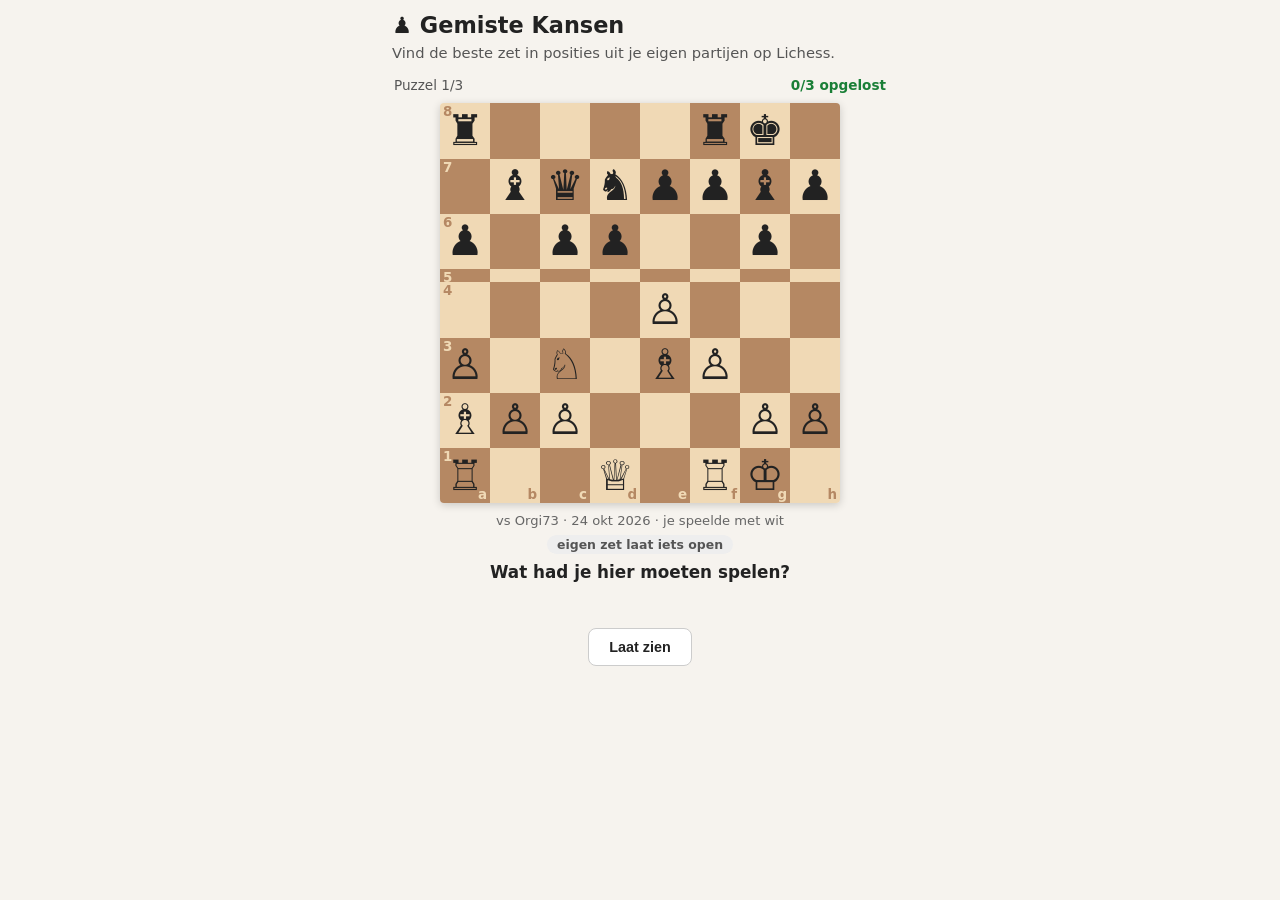
==== gemiste-kansen/index.html @ 85a97fc2 "Add gemiste-kansen puzzle page with 3 verified positions - chess/gemiste-kansen.json: 3 puzzles from" ====
<!doctype html>
<html lang="nl">
<head>
<meta charset="utf-8">
<meta name="viewport" content="width=device-width,initial-scale=1">
<title>Gemiste Kansen – Tjan86</title>
<style>
*{box-sizing:border-box;margin:0;padding:0}
body{font-family:system-ui,-apple-system,sans-serif;max-width:520px;margin:0 auto;padding:12px;background:#f6f3ee;color:#222;-webkit-text-size-adjust:100%}
h1{font-size:1.4em;margin-bottom:4px}
.intro{font-size:.92em;color:#555;margin-bottom:14px;line-height:1.45}

.status-bar{display:flex;justify-content:space-between;align-items:center;font-size:.85em;color:#555;margin-bottom:10px;padding:0 2px}
.score{font-weight:600;color:#1a7f37}

.board-wrap{position:relative;width:100%;max-width:400px;margin:0 auto 10px}
.board{display:grid;grid-template-columns:repeat(8,1fr);aspect-ratio:1;border-radius:4px;overflow:hidden;box-shadow:0 2px 8px rgba(0,0,0,.18);touch-action:manipulation;user-select:none;-webkit-user-select:none}

.sq{position:relative;display:flex;align-items:center;justify-content:center;font-size:min(10vw,42px);line-height:1;cursor:pointer;-webkit-tap-highlight-color:transparent;transition:background .15s}
.sq.light{background:#f0d9b5}
.sq.dark{background:#b58863}
.sq.selected{background:#e8e03a!important}
.sq.hint-from{background:rgba(100,200,80,.55)!important}
.sq.hint-to{background:rgba(100,200,80,.65)!important}
.sq.wrong-flash{animation:wrongFlash .4s}
@keyframes wrongFlash{0%,100%{background:inherit}50%{background:#e5534b}}

.sq .coord{position:absolute;font-size:.32em;font-weight:700;line-height:1;pointer-events:none}
.sq .coord-file{bottom:2px;right:3px}
.sq .coord-rank{top:2px;left:3px}
.sq.light .coord{color:#b58863}
.sq.dark .coord{color:#f0d9b5}

.game-info{text-align:center;font-size:.82em;color:#666;margin-bottom:6px}
.theme-tag{display:inline-block;background:#eee;border-radius:10px;padding:2px 10px;font-size:.78em;font-weight:600;color:#555;margin-bottom:8px}

.prompt{text-align:center;font-size:1.05em;font-weight:600;margin-bottom:10px}

.feedback{text-align:center;min-height:28px;font-size:.95em;font-weight:600;margin-bottom:8px;transition:opacity .2s}
.feedback.correct{color:#1a7f37}
.feedback.wrong{color:#cf222e}

.controls{display:flex;gap:8px;justify-content:center;margin-bottom:12px}
.btn{background:#fff;color:#222;border:1.5px solid #ccc;border-radius:8px;padding:10px 20px;font-size:.9em;font-weight:600;cursor:pointer;transition:all .15s;-webkit-tap-highlight-color:transparent}
.btn:active{transform:scale(.97)}
.btn-primary{background:#1a7f37;color:#fff;border-color:#1a7f37}
.btn-primary:active{background:#15692d}
.btn:disabled{opacity:.45;cursor:default}

.uitleg-box{background:#fff;border-radius:10px;padding:14px;margin-bottom:14px;box-shadow:0 1px 4px rgba(0,0,0,.08);border-left:4px solid #1a7f37;display:none}
.uitleg-box.revealed{border-left-color:#d4a017}
.uitleg-box h3{font-size:.95em;margin-bottom:6px}
.uitleg-box p{font-size:.88em;line-height:1.5;color:#333;margin-bottom:6px}
.uitleg-box .eval-change{font-size:.82em;color:#888}
.uitleg-box a{color:#0b5cad}

.done-box{text-align:center;background:#fff;border-radius:10px;padding:20px;box-shadow:0 1px 4px rgba(0,0,0,.08);margin-top:14px}
.done-box h2{font-size:1.15em;margin-bottom:8px}
.done-box p{font-size:.9em;color:#555}
.done-box .btn{margin-top:12px}

.hidden{display:none!important}
</style>
</head>
<body>

<h1>♟️ Gemiste Kansen</h1>
<p class="intro">Vind de beste zet in posities uit je eigen partijen op Lichess.</p>

<div class="status-bar">
  <span id="puzzle-num">Puzzel 1/3</span>
  <span class="score" id="score-display">0/3 opgelost</span>
</div>

<div class="board-wrap">
  <div class="board" id="board"></div>
</div>

<div id="game-info" class="game-info"></div>
<div id="theme-display" style="text-align:center"></div>
<div id="prompt" class="prompt">Wat had je hier moeten spelen?</div>
<div id="feedback" class="feedback"></div>

<div class="controls" id="controls">
  <button class="btn" id="btn-reveal" onclick="revealAnswer()">Laat zien</button>
  <button class="btn btn-primary hidden" id="btn-next" onclick="nextPuzzle()">Volgende →</button>
  <button class="btn btn-primary hidden" id="btn-shuffle" onclick="shuffleAndRestart()">Opnieuw schudden</button>
</div>

<div class="uitleg-box" id="uitleg-box">
  <h3 id="uitleg-title"></h3>
  <p id="uitleg-text"></p>
  <p class="eval-change" id="uitleg-eval"></p>
  <p><a id="uitleg-link" href="#" target="_blank" rel="noopener">Bekijk deze zet op Lichess →</a></p>
</div>

<script>
var PIECES = {
  K:'\u2654',Q:'\u2655',R:'\u2656',B:'\u2657',N:'\u2658',P:'\u2659',
  k:'\u265A',q:'\u265B',r:'\u265C',b:'\u265D',n:'\u265E',p:'\u265F'
};

var puzzles = [];
var order = [];
var currentIdx = 0;
var selectedSq = null;
var state = 'playing';
var solved;

try { solved = new Set(JSON.parse(localStorage.getItem('gk-solved') || '[]')); }
catch(e) { solved = new Set(); }

function parseFEN(fen) {
  var rows = fen.split(' ')[0].split('/');
  var board = [];
  for (var i = 0; i < rows.length; i++) {
    var row = [];
    for (var j = 0; j < rows[i].length; j++) {
      var ch = rows[i][j];
      if (ch >= '1' && ch <= '8') { for (var k = 0; k < parseInt(ch); k++) row.push(''); }
      else row.push(ch);
    }
    board.push(row);
  }
  return board;
}

function findBestMoveSquares(fen, san) {
  san = san.replace(/[+#!?]/g, '').replace(/=[NBRQ]/, '');
  if (san === 'O-O') { var rk = fen.split(' ')[1] === 'w' ? '1' : '8'; return {from:'e'+rk,to:'g'+rk}; }
  if (san === 'O-O-O') { var rk2 = fen.split(' ')[1] === 'w' ? '1' : '8'; return {from:'e'+rk2,to:'c'+rk2}; }

  var board = parseFEN(fen);
  var turn = fen.split(' ')[1];
  var pieceType, disambig, destSq;

  if (san[0] >= 'A' && san[0] <= 'Z') { pieceType = san[0]; san = san.substring(1); }
  else pieceType = 'P';

  san = san.replace('x', '');
  destSq = san.slice(-2);
  disambig = san.slice(0, -2);

  var fenChar = turn === 'w' ? pieceType : pieceType.toLowerCase();
  var candidates = [];
  for (var r = 0; r < 8; r++) {
    for (var c = 0; c < 8; c++) {
      if (board[r][c] !== fenChar) continue;
      var file = String.fromCharCode(97 + c);
      var rank = String(8 - r);
      if (disambig.length === 1) {
        if (disambig >= 'a' && disambig <= 'h' && file !== disambig) continue;
        if (disambig >= '1' && disambig <= '8' && rank !== disambig) continue;
      } else if (disambig.length === 2) {
        if (file !== disambig[0] || rank !== disambig[1]) continue;
      }
      candidates.push(file + rank);
    }
  }
  if (candidates.length === 1) return {from:candidates[0], to:destSq};
  for (var i = 0; i < candidates.length; i++) {
    if (canReach(pieceType, candidates[i], destSq)) return {from:candidates[i], to:destSq};
  }
  return candidates.length ? {from:candidates[0], to:destSq} : null;
}

function canReach(pt, from, to) {
  var df = Math.abs(to.charCodeAt(0) - from.charCodeAt(0));
  var dr = Math.abs(parseInt(to[1]) - parseInt(from[1]));
  switch(pt) {
    case 'N': return df * dr === 2;
    case 'B': return df === dr && df > 0;
    case 'R': return (df === 0 || dr === 0) && (df + dr > 0);
    case 'Q': return (df === dr || df === 0 || dr === 0) && (df + dr > 0);
    case 'K': return df <= 1 && dr <= 1 && (df + dr > 0);
    default: return true;
  }
}

function isOwnPiece(piece, side) {
  if (!piece) return false;
  return side === 'w' ? piece === piece.toUpperCase() : piece === piece.toLowerCase();
}

function renderBoard(puzzle) {
  var board = parseFEN(puzzle.fen);
  var flipped = puzzle.color === 'black';
  var el = document.getElementById('board');
  el.innerHTML = '';

  for (var row = 0; row < 8; row++) {
    for (var col = 0; col < 8; col++) {
      var r = flipped ? 7 - row : row;
      var c = flipped ? 7 - col : col;
      var file = c;
      var rank = 7 - r;
      var sqName = String.fromCharCode(97 + file) + (rank + 1);

      var sq = document.createElement('div');
      sq.className = 'sq ' + ((file + rank) % 2 !== 0 ? 'light' : 'dark');
      sq.dataset.sq = sqName;

      var piece = board[r][c];
      if (piece) sq.textContent = PIECES[piece];
      sq.dataset.piece = piece || '';

      if (row === 7) {
        var cf = document.createElement('span');
        cf.className = 'coord coord-file';
        cf.textContent = sqName[0];
        sq.appendChild(cf);
      }
      if (col === 0) {
        var cr = document.createElement('span');
        cr.className = 'coord coord-rank';
        cr.textContent = sqName[1];
        sq.appendChild(cr);
      }

      sq.addEventListener('click', (function(name, pc) {
        return function() { handleClick(name, pc); };
      })(sqName, piece));

      el.appendChild(sq);
    }
  }
}

function highlightSq(name, cls) {
  var el = document.querySelector('[data-sq="' + name + '"]');
  if (el) el.classList.add(cls);
}

function clearHighlights() {
  document.querySelectorAll('.sq.selected,.sq.hint-from,.sq.hint-to,.sq.wrong-flash').forEach(function(el) {
    el.classList.remove('selected', 'hint-from', 'hint-to', 'wrong-flash');
  });
}

function handleClick(sqName, piece) {
  if (state !== 'playing') return;
  var puzzle = puzzles[order[currentIdx]];

  if (!selectedSq) {
    if (isOwnPiece(piece, puzzle.sideToMove)) {
      selectedSq = sqName;
      highlightSq(sqName, 'selected');
    }
    return;
  }

  if (sqName === selectedSq) {
    selectedSq = null;
    clearHighlights();
    return;
  }

  if (isOwnPiece(piece, puzzle.sideToMove)) {
    clearHighlights();
    selectedSq = sqName;
    highlightSq(sqName, 'selected');
    return;
  }

  var from = selectedSq;
  selectedSq = null;
  clearHighlights();

  var best = findBestMoveSquares(puzzle.fen, puzzle.bestMove);
  if (best && from === best.from && sqName === best.to) {
    onCorrect(puzzle, best);
  } else {
    onWrong();
  }
}

function onCorrect(puzzle, best) {
  state = 'correct';
  highlightSq(best.from, 'hint-from');
  highlightSq(best.to, 'hint-to');

  document.getElementById('feedback').textContent = 'Goed gevonden! ✓';
  document.getElementById('feedback').className = 'feedback correct';
  document.getElementById('prompt').textContent = puzzle.bestMove + ' was de beste zet.';

  solved.add(puzzle.id);
  try { localStorage.setItem('gk-solved', JSON.stringify(Array.from(solved))); } catch(e) {}
  updateProgress();
  showUitleg(puzzle, false);
  showNextBtn();
}

function onWrong() {
  document.getElementById('feedback').textContent = 'Dat is niet de beste zet. Probeer nog eens.';
  document.getElementById('feedback').className = 'feedback wrong';
  document.querySelectorAll('.sq').forEach(function(el) {
    void el.offsetWidth;
    el.classList.remove('wrong-flash');
  });
  setTimeout(function() {
    document.getElementById('feedback').textContent = '';
    document.getElementById('feedback').className = 'feedback';
  }, 2000);
}

function revealAnswer() {
  var puzzle = puzzles[order[currentIdx]];
  var best = findBestMoveSquares(puzzle.fen, puzzle.bestMove);
  state = 'revealed';
  clearHighlights();
  if (best) {
    highlightSq(best.from, 'hint-from');
    highlightSq(best.to, 'hint-to');
  }
  document.getElementById('feedback').textContent = '';
  document.getElementById('prompt').textContent = 'Het antwoord was: ' + puzzle.bestMove;
  showUitleg(puzzle, true);
  showNextBtn();
}

function showUitleg(puzzle, wasRevealed) {
  var box = document.getElementById('uitleg-box');
  box.style.display = 'block';
  box.className = wasRevealed ? 'uitleg-box revealed' : 'uitleg-box';
  document.getElementById('uitleg-title').textContent = wasRevealed
    ? 'Je speelde ' + puzzle.playedMove + ' in de partij'
    : 'Waarom ' + puzzle.bestMove + '?';
  document.getElementById('uitleg-text').textContent = puzzle.uitleg;

  var diff = puzzle.evalBefore - puzzle.evalAfterPlayed;
  var sign = diff >= 0 ? '+' : '';
  document.getElementById('uitleg-eval').textContent =
    'Evaluatie: ' + fmtEval(puzzle.evalBefore) + ' → ' + fmtEval(puzzle.evalAfterPlayed) +
    ' na ' + puzzle.playedMove + ' (' + sign + diff.toFixed(1) + ')';

  var link = document.getElementById('uitleg-link');
  link.href = puzzle.gameUrl;
  link.textContent = 'Bekijk op Lichess (zet ' + puzzle.moveNumber + ') →';
}

function fmtEval(v) {
  return (v >= 0 ? '+' : '') + v.toFixed(1);
}

function showNextBtn() {
  document.getElementById('btn-reveal').classList.add('hidden');
  var isLast = currentIdx >= order.length - 1;
  if (isLast) {
    document.getElementById('btn-next').classList.add('hidden');
    document.getElementById('btn-shuffle').classList.remove('hidden');
  } else {
    document.getElementById('btn-next').classList.remove('hidden');
    document.getElementById('btn-shuffle').classList.add('hidden');
  }
}

function nextPuzzle() {
  currentIdx++;
  if (currentIdx >= order.length) {
    currentIdx = order.length - 1;
    return;
  }
  showPuzzle();
}

function showPuzzle() {
  var puzzle = puzzles[order[currentIdx]];
  state = 'playing';
  selectedSq = null;

  renderBoard(puzzle);

  document.getElementById('puzzle-num').textContent = 'Puzzel ' + (currentIdx + 1) + '/' + order.length;
  document.getElementById('game-info').textContent =
    'vs ' + puzzle.opponent + ' · ' + formatDate(puzzle.date) + ' · je speelde met ' +
    (puzzle.color === 'white' ? 'wit' : 'zwart');
  document.getElementById('theme-display').innerHTML =
    '<span class="theme-tag">' + puzzle.theme + '</span>';
  document.getElementById('prompt').textContent = 'Wat had je hier moeten spelen?';
  document.getElementById('feedback').textContent = '';
  document.getElementById('feedback').className = 'feedback';
  document.getElementById('uitleg-box').style.display = 'none';

  document.getElementById('btn-reveal').classList.remove('hidden');
  document.getElementById('btn-next').classList.add('hidden');
  document.getElementById('btn-shuffle').classList.add('hidden');

  updateProgress();
}

function formatDate(iso) {
  var parts = iso.split('-');
  var months = ['jan','feb','mrt','apr','mei','jun','jul','aug','sep','okt','nov','dec'];
  return parseInt(parts[2]) + ' ' + months[parseInt(parts[1]) - 1] + ' ' + parts[0];
}

function updateProgress() {
  var total = puzzles.length;
  var count = 0;
  for (var i = 0; i < puzzles.length; i++) {
    if (solved.has(puzzles[i].id)) count++;
  }
  document.getElementById('score-display').textContent = count + '/' + total + ' opgelost';
}

function shuffle(arr) {
  for (var i = arr.length - 1; i > 0; i--) {
    var j = Math.floor(Math.random() * (i + 1));
    var tmp = arr[i]; arr[i] = arr[j]; arr[j] = tmp;
  }
  return arr;
}

function shuffleAndRestart() {
  order = shuffle(Array.from({length: puzzles.length}, function(_, i) { return i; }));
  currentIdx = 0;
  showPuzzle();
}

function init() {
  fetch('../chess/gemiste-kansen.json')
    .then(function(r) {
      if (!r.ok) throw new Error('HTTP ' + r.status);
      return r.json();
    })
    .then(function(data) {
      puzzles = data;
      order = shuffle(Array.from({length: puzzles.length}, function(_, i) { return i; }));
      showPuzzle();
    })
    .catch(function(err) {
      document.getElementById('board').innerHTML =
        '<p style="grid-column:1/-1;padding:20px;text-align:center;font-size:.9em;color:#cf222e">' +
        'Kon puzzeldata niet laden. Probeer de pagina te vernieuwen.</p>';
    });
}

init();
</script>
</body>
</html>
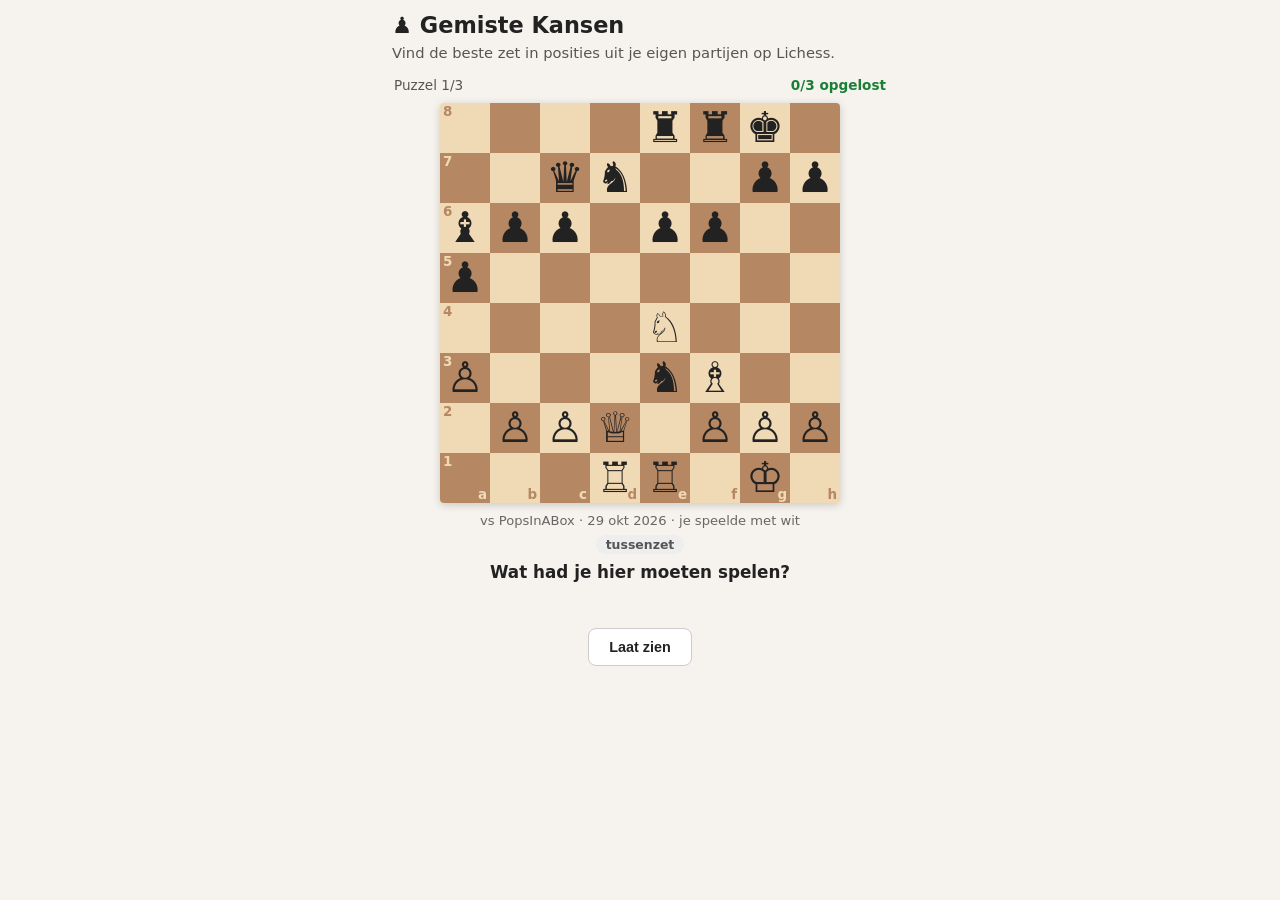
==== commit 5dbf370a: "Fix uneven chessboard rows by adding explicit equal grid row tracks The .board CSS grid only defined" ====
--- a/gemiste-kansen/index.html
+++ b/gemiste-kansen/index.html
@@ -14,7 +14,7 @@
 .score{font-weight:600;color:#1a7f37}
 
 .board-wrap{position:relative;width:100%;max-width:400px;margin:0 auto 10px}
-.board{display:grid;grid-template-columns:repeat(8,1fr);aspect-ratio:1;border-radius:4px;overflow:hidden;box-shadow:0 2px 8px rgba(0,0,0,.18);touch-action:manipulation;user-select:none;-webkit-user-select:none}
+.board{display:grid;grid-template-columns:repeat(8,minmax(0,1fr));grid-template-rows:repeat(8,minmax(0,1fr));aspect-ratio:1;border-radius:4px;overflow:hidden;box-shadow:0 2px 8px rgba(0,0,0,.18);touch-action:manipulation;user-select:none;-webkit-user-select:none}
 
 .sq{position:relative;display:flex;align-items:center;justify-content:center;font-size:min(10vw,42px);line-height:1;cursor:pointer;-webkit-tap-highlight-color:transparent;transition:background .15s}
 .sq.light{background:#f0d9b5}
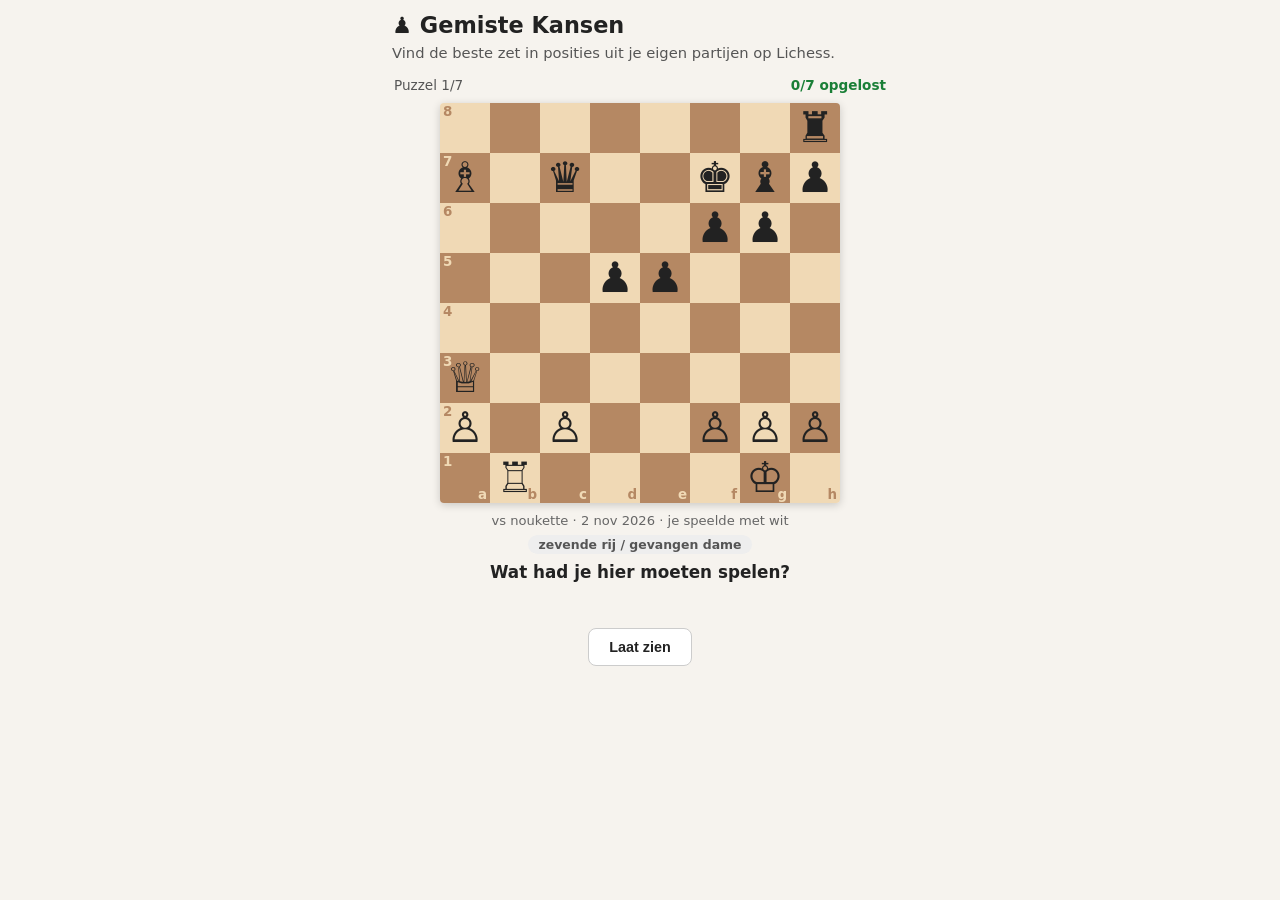
==== commit e6e1ff53: "Gemiste kansen: p9bRabG2 31.Qf5 (weekreview 2026-11-28) Co-authored-by: Eagle John <ProgramTjan@user" ====
--- a/gemiste-kansen/index.html
+++ b/gemiste-kansen/index.html
@@ -327,11 +327,13 @@
     : 'Waarom ' + puzzle.bestMove + '?';
   document.getElementById('uitleg-text').textContent = puzzle.uitleg;
 
-  var diff = puzzle.evalBefore - puzzle.evalAfterPlayed;
-  var sign = diff >= 0 ? '+' : '';
-  document.getElementById('uitleg-eval').textContent =
-    'Evaluatie: ' + fmtEval(puzzle.evalBefore) + ' → ' + fmtEval(puzzle.evalAfterPlayed) +
-    ' na ' + puzzle.playedMove + ' (' + sign + diff.toFixed(1) + ')';
+  var eb = puzzle.evalBefore, eap = puzzle.evalAfterPlayed;
+  var evalText = 'Evaluatie: ' + fmtEval(eb) + ' → ' + fmtEval(eap) + ' na ' + puzzle.playedMove;
+  if (typeof eb === 'number' && typeof eap === 'number') {
+    var diff = eb - eap;
+    evalText += ' (' + (diff >= 0 ? '+' : '') + diff.toFixed(1) + ')';
+  }
+  document.getElementById('uitleg-eval').textContent = evalText;
 
   var link = document.getElementById('uitleg-link');
   link.href = puzzle.gameUrl;
@@ -339,6 +341,7 @@
 }
 
 function fmtEval(v) {
+  if (typeof v === 'string') return v;
   return (v >= 0 ? '+' : '') + v.toFixed(1);
 }
 
